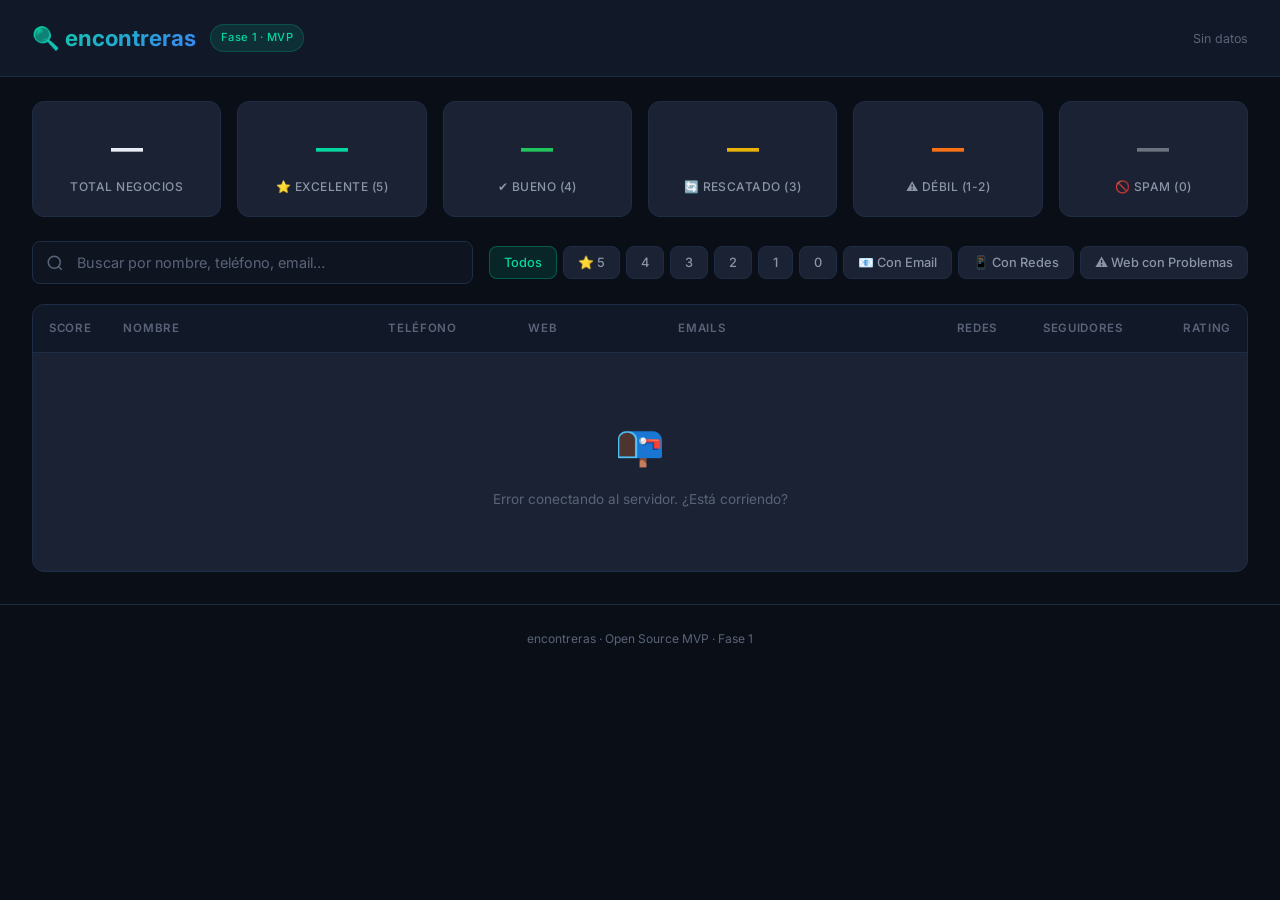
==== web/index.html @ 76770a9b "feat(web): add local dashboard with dark theme, search and filters" ====
<!DOCTYPE html>
<html lang="es">

<head>
    <meta charset="UTF-8">
    <meta name="viewport" content="width=device-width, initial-scale=1.0">
    <title>encontreras — Dashboard</title>
    <meta name="description" content="Dashboard para visualizar negocios extraídos por encontreras">
    <link rel="preconnect" href="https://fonts.googleapis.com">
    <link href="https://fonts.googleapis.com/css2?family=Inter:wght@300;400;500;600;700&display=swap" rel="stylesheet">
    <link rel="stylesheet" href="style.css">
</head>

<body>
    <!-- Header -->
    <header class="header">
        <div class="header-left">
            <h1 class="logo">🔍 encontreras</h1>
            <span class="badge">Fase 1 · MVP</span>
        </div>
        <div class="header-right">
            <span class="file-label" id="file-label">Sin datos</span>
        </div>
    </header>

    <!-- Stats Cards -->
    <section class="stats-grid" id="stats-grid">
        <div class="stat-card">
            <div class="stat-number" id="stat-total">—</div>
            <div class="stat-label">Total Negocios</div>
        </div>
        <div class="stat-card stat-excellent">
            <div class="stat-number" id="stat-excellent">—</div>
            <div class="stat-label">⭐ Excelente (5)</div>
        </div>
        <div class="stat-card stat-good">
            <div class="stat-number" id="stat-good">—</div>
            <div class="stat-label">✔ Bueno (4)</div>
        </div>
        <div class="stat-card stat-rescued">
            <div class="stat-number" id="stat-rescued">—</div>
            <div class="stat-label">🔄 Rescatado (3)</div>
        </div>
        <div class="stat-card stat-weak">
            <div class="stat-number" id="stat-weak">—</div>
            <div class="stat-label">⚠ Débil (1-2)</div>
        </div>
        <div class="stat-card stat-spam">
            <div class="stat-number" id="stat-spam">—</div>
            <div class="stat-label">🚫 Spam (0)</div>
        </div>
    </section>

    <!-- Filters -->
    <section class="filters-bar">
        <div class="search-box">
            <svg class="search-icon" viewBox="0 0 24 24" fill="none" stroke="currentColor" stroke-width="2">
                <circle cx="11" cy="11" r="8" />
                <path d="m21 21-4.35-4.35" />
            </svg>
            <input type="text" id="search-input" placeholder="Buscar por nombre, teléfono, email…">
        </div>
        <div class="filter-buttons" id="filter-buttons">
            <button class="filter-btn active" data-filter="all">Todos</button>
            <button class="filter-btn" data-filter="5">⭐ 5</button>
            <button class="filter-btn" data-filter="4">4</button>
            <button class="filter-btn" data-filter="3">3</button>
            <button class="filter-btn" data-filter="2">2</button>
            <button class="filter-btn" data-filter="1">1</button>
            <button class="filter-btn" data-filter="0">0</button>
            <button class="filter-btn" data-filter="has-email">📧 Con Email</button>
            <button class="filter-btn" data-filter="has-social">📱 Con Redes</button>
            <button class="filter-btn" data-filter="web-issues">⚠ Web con Problemas</button>
        </div>
    </section>

    <!-- Data Table -->
    <section class="table-container">
        <div class="table-wrapper">
            <table id="data-table">
                <thead>
                    <tr>
                        <th class="th-score">Score</th>
                        <th class="th-name">Nombre</th>
                        <th class="th-phone">Teléfono</th>
                        <th class="th-web">Web</th>
                        <th class="th-emails">Emails</th>
                        <th class="th-social">Redes</th>
                        <th class="th-followers">Seguidores</th>
                        <th class="th-rating">Rating</th>
                    </tr>
                </thead>
                <tbody id="table-body">
                    <tr>
                        <td colspan="8" class="empty-state">
                            <div class="empty-icon">📭</div>
                            <div>Cargando datos…</div>
                        </td>
                    </tr>
                </tbody>
            </table>
        </div>
    </section>

    <!-- Detail Modal -->
    <div class="modal-overlay" id="modal-overlay">
        <div class="modal" id="modal">
            <button class="modal-close" id="modal-close">✕</button>
            <div class="modal-content" id="modal-content"></div>
        </div>
    </div>

    <footer class="footer">
        <span>encontreras · Open Source MVP · Fase 1</span>
    </footer>

    <script src="app.js"></script>
</body>

</html>
---- web/style.css ----
/* ================================================================
   encontreras Dashboard — Dark Premium Theme
   ================================================================ */

:root {
    --bg-primary: #0a0e17;
    --bg-secondary: #111827;
    --bg-card: #1a2233;
    --bg-card-hover: #1f2b3d;
    --bg-input: #0f1520;
    --border: #1e2d44;
    --border-hover: #2a3f5f;
    --text-primary: #e8ecf4;
    --text-secondary: #8b95a8;
    --text-dim: #5a6478;
    --accent-cyan: #06d6a0;
    --accent-blue: #3b82f6;
    --score-5: #06d6a0;
    --score-4: #22c55e;
    --score-3: #eab308;
    --score-2: #f97316;
    --score-1: #ef4444;
    --score-0: #6b7280;
    --gradient-header: linear-gradient(135deg, #06d6a0 0%, #3b82f6 100%);
    --shadow-lg: 0 8px 32px rgba(0, 0, 0, 0.4);
    --shadow-card: 0 2px 12px rgba(0, 0, 0, 0.3);
    --radius: 12px;
    --radius-sm: 8px;
    --transition: all 0.2s ease;
}

* {
    margin: 0;
    padding: 0;
    box-sizing: border-box;
}

body {
    font-family: 'Inter', -apple-system, BlinkMacSystemFont, sans-serif;
    background: var(--bg-primary);
    color: var(--text-primary);
    min-height: 100vh;
    line-height: 1.6;
}

/* ── Header ─────────────────────────────────────────────────── */

.header {
    display: flex;
    justify-content: space-between;
    align-items: center;
    padding: 20px 32px;
    background: var(--bg-secondary);
    border-bottom: 1px solid var(--border);
    position: sticky;
    top: 0;
    z-index: 100;
    backdrop-filter: blur(12px);
}

.header-left {
    display: flex;
    align-items: center;
    gap: 14px;
}

.logo {
    font-size: 1.4rem;
    font-weight: 700;
    background: var(--gradient-header);
    -webkit-background-clip: text;
    -webkit-text-fill-color: transparent;
    background-clip: text;
}

.badge {
    font-size: 0.7rem;
    font-weight: 500;
    padding: 4px 10px;
    border-radius: 20px;
    background: rgba(6, 214, 160, 0.12);
    color: var(--accent-cyan);
    border: 1px solid rgba(6, 214, 160, 0.2);
    letter-spacing: 0.03em;
}

.file-label {
    font-size: 0.78rem;
    color: var(--text-dim);
    font-weight: 400;
}

/* ── Stats Grid ─────────────────────────────────────────────── */

.stats-grid {
    display: grid;
    grid-template-columns: repeat(6, 1fr);
    gap: 16px;
    padding: 24px 32px;
}

.stat-card {
    background: var(--bg-card);
    border: 1px solid var(--border);
    border-radius: var(--radius);
    padding: 20px;
    text-align: center;
    transition: var(--transition);
}

.stat-card:hover {
    border-color: var(--border-hover);
    transform: translateY(-2px);
    box-shadow: var(--shadow-card);
}

.stat-number {
    font-size: 2rem;
    font-weight: 700;
    margin-bottom: 4px;
}

.stat-label {
    font-size: 0.75rem;
    color: var(--text-secondary);
    font-weight: 500;
    text-transform: uppercase;
    letter-spacing: 0.04em;
}

.stat-excellent .stat-number { color: var(--score-5); }
.stat-good .stat-number { color: var(--score-4); }
.stat-rescued .stat-number { color: var(--score-3); }
.stat-weak .stat-number { color: var(--score-2); }
.stat-spam .stat-number { color: var(--score-0); }

/* ── Filters Bar ────────────────────────────────────────────── */

.filters-bar {
    display: flex;
    align-items: center;
    gap: 16px;
    padding: 0 32px 20px;
    flex-wrap: wrap;
}

.search-box {
    position: relative;
    flex: 1;
    min-width: 260px;
}

.search-icon {
    position: absolute;
    left: 14px;
    top: 50%;
    transform: translateY(-50%);
    width: 18px;
    height: 18px;
    color: var(--text-dim);
}

#search-input {
    width: 100%;
    padding: 12px 16px 12px 44px;
    background: var(--bg-input);
    border: 1px solid var(--border);
    border-radius: var(--radius-sm);
    color: var(--text-primary);
    font-size: 0.9rem;
    font-family: inherit;
    transition: var(--transition);
    outline: none;
}

#search-input:focus {
    border-color: var(--accent-cyan);
    box-shadow: 0 0 0 3px rgba(6, 214, 160, 0.1);
}

#search-input::placeholder {
    color: var(--text-dim);
}

.filter-buttons {
    display: flex;
    gap: 6px;
    flex-wrap: wrap;
}

.filter-btn {
    padding: 8px 14px;
    border: 1px solid var(--border);
    border-radius: var(--radius-sm);
    background: var(--bg-card);
    color: var(--text-secondary);
    font-size: 0.8rem;
    font-family: inherit;
    font-weight: 500;
    cursor: pointer;
    transition: var(--transition);
}

.filter-btn:hover {
    border-color: var(--border-hover);
    color: var(--text-primary);
    background: var(--bg-card-hover);
}

.filter-btn.active {
    background: rgba(6, 214, 160, 0.12);
    border-color: rgba(6, 214, 160, 0.3);
    color: var(--accent-cyan);
}

/* ── Table ──────────────────────────────────────────────────── */

.table-container {
    padding: 0 32px 32px;
}

.table-wrapper {
    background: var(--bg-card);
    border: 1px solid var(--border);
    border-radius: var(--radius);
    overflow: hidden;
}

table {
    width: 100%;
    border-collapse: collapse;
}

thead {
    background: var(--bg-secondary);
}

th {
    padding: 14px 16px;
    text-align: left;
    font-size: 0.72rem;
    font-weight: 600;
    text-transform: uppercase;
    letter-spacing: 0.06em;
    color: var(--text-dim);
    border-bottom: 1px solid var(--border);
    white-space: nowrap;
    cursor: pointer;
    user-select: none;
    transition: var(--transition);
}

th:hover {
    color: var(--text-secondary);
}

.th-score { width: 70px; text-align: center; }
.th-name { min-width: 180px; }
.th-phone { width: 140px; }
.th-web { width: 150px; }
.th-emails { min-width: 180px; }
.th-social { width: 100px; text-align: center; }
.th-followers { width: 140px; }
.th-rating { width: 80px; text-align: center; }

td {
    padding: 12px 16px;
    font-size: 0.85rem;
    border-bottom: 1px solid rgba(30, 45, 68, 0.5);
    vertical-align: middle;
}

tr:hover td {
    background: rgba(6, 214, 160, 0.03);
}

tr {
    cursor: pointer;
    transition: var(--transition);
}

/* Score badges */
.score-badge {
    display: inline-flex;
    align-items: center;
    justify-content: center;
    width: 36px;
    height: 36px;
    border-radius: 10px;
    font-weight: 700;
    font-size: 0.95rem;
}

.score-5 { background: rgba(6, 214, 160, 0.15); color: var(--score-5); }
.score-4 { background: rgba(34, 197, 94, 0.15); color: var(--score-4); }
.score-3 { background: rgba(234, 179, 8, 0.15); color: var(--score-3); }
.score-2 { background: rgba(249, 115, 22, 0.15); color: var(--score-2); }
.score-1 { background: rgba(239, 68, 68, 0.15); color: var(--score-1); }
.score-0 { background: rgba(107, 114, 128, 0.15); color: var(--score-0); }

/* Social icons inline */
.social-icons {
    display: flex;
    gap: 6px;
    justify-content: center;
}

.social-dot {
    width: 26px;
    height: 26px;
    border-radius: 6px;
    font-size: 0.65rem;
    font-weight: 700;
    display: flex;
    align-items: center;
    justify-content: center;
}

.social-ig { background: rgba(195, 42, 163, 0.2); color: #e1306c; }
.social-tk { background: rgba(0, 0, 0, 0.3); color: #fff; }
.social-fb { background: rgba(24, 119, 242, 0.2); color: #1877f2; }

/* Domain links */
.domain-link {
    color: var(--accent-blue);
    text-decoration: none;
    font-size: 0.82rem;
}

.domain-link:hover {
    text-decoration: underline;
}

.email-text {
    font-size: 0.78rem;
    color: var(--text-secondary);
    word-break: break-word;
}

.dim {
    color: var(--text-dim);
}

/* Rating stars */
.rating-cell {
    text-align: center;
}

.rating-value {
    color: #fbbf24;
    font-weight: 600;
}

/* Empty state */
.empty-state {
    text-align: center;
    padding: 60px 20px !important;
    color: var(--text-dim);
}

.empty-icon {
    font-size: 2.5rem;
    margin-bottom: 12px;
}

/* ── Modal ──────────────────────────────────────────────────── */

.modal-overlay {
    display: none;
    position: fixed;
    inset: 0;
    background: rgba(0, 0, 0, 0.7);
    z-index: 200;
    justify-content: center;
    align-items: center;
    backdrop-filter: blur(4px);
}

.modal-overlay.active {
    display: flex;
}

.modal {
    background: var(--bg-card);
    border: 1px solid var(--border);
    border-radius: var(--radius);
    width: 90%;
    max-width: 580px;
    max-height: 85vh;
    overflow-y: auto;
    padding: 28px;
    position: relative;
    box-shadow: var(--shadow-lg);
    animation: modalIn 0.2s ease;
}

@keyframes modalIn {
    from { opacity: 0; transform: scale(0.95) translateY(10px); }
    to { opacity: 1; transform: scale(1) translateY(0); }
}

.modal-close {
    position: absolute;
    top: 16px;
    right: 16px;
    background: none;
    border: none;
    color: var(--text-dim);
    font-size: 1.2rem;
    cursor: pointer;
    padding: 4px 8px;
    border-radius: 6px;
    transition: var(--transition);
}

.modal-close:hover {
    background: rgba(255, 255, 255, 0.05);
    color: var(--text-primary);
}

.modal-content h2 {
    font-size: 1.3rem;
    font-weight: 700;
    margin-bottom: 20px;
    padding-right: 30px;
}

.detail-row {
    display: flex;
    justify-content: space-between;
    padding: 10px 0;
    border-bottom: 1px solid rgba(30, 45, 68, 0.4);
}

.detail-label {
    font-size: 0.78rem;
    color: var(--text-dim);
    text-transform: uppercase;
    letter-spacing: 0.04em;
    font-weight: 500;
}

.detail-value {
    font-size: 0.88rem;
    color: var(--text-primary);
    text-align: right;
    max-width: 60%;
    word-break: break-word;
}

.detail-value a {
    color: var(--accent-blue);
    text-decoration: none;
}

.detail-value a:hover {
    text-decoration: underline;
}

/* ── Footer ─────────────────────────────────────────────────── */

.footer {
    text-align: center;
    padding: 24px;
    color: var(--text-dim);
    font-size: 0.75rem;
    border-top: 1px solid var(--border);
}

/* ── Responsive ─────────────────────────────────────────────── */

@media (max-width: 1024px) {
    .stats-grid {
        grid-template-columns: repeat(3, 1fr);
    }
}

@media (max-width: 768px) {
    .header { padding: 16px 20px; }
    .stats-grid { padding: 16px 20px; grid-template-columns: repeat(2, 1fr); }
    .filters-bar { padding: 0 20px 16px; }
    .table-container { padding: 0 20px 20px; }

    .table-wrapper { overflow-x: auto; }
    table { min-width: 800px; }
}
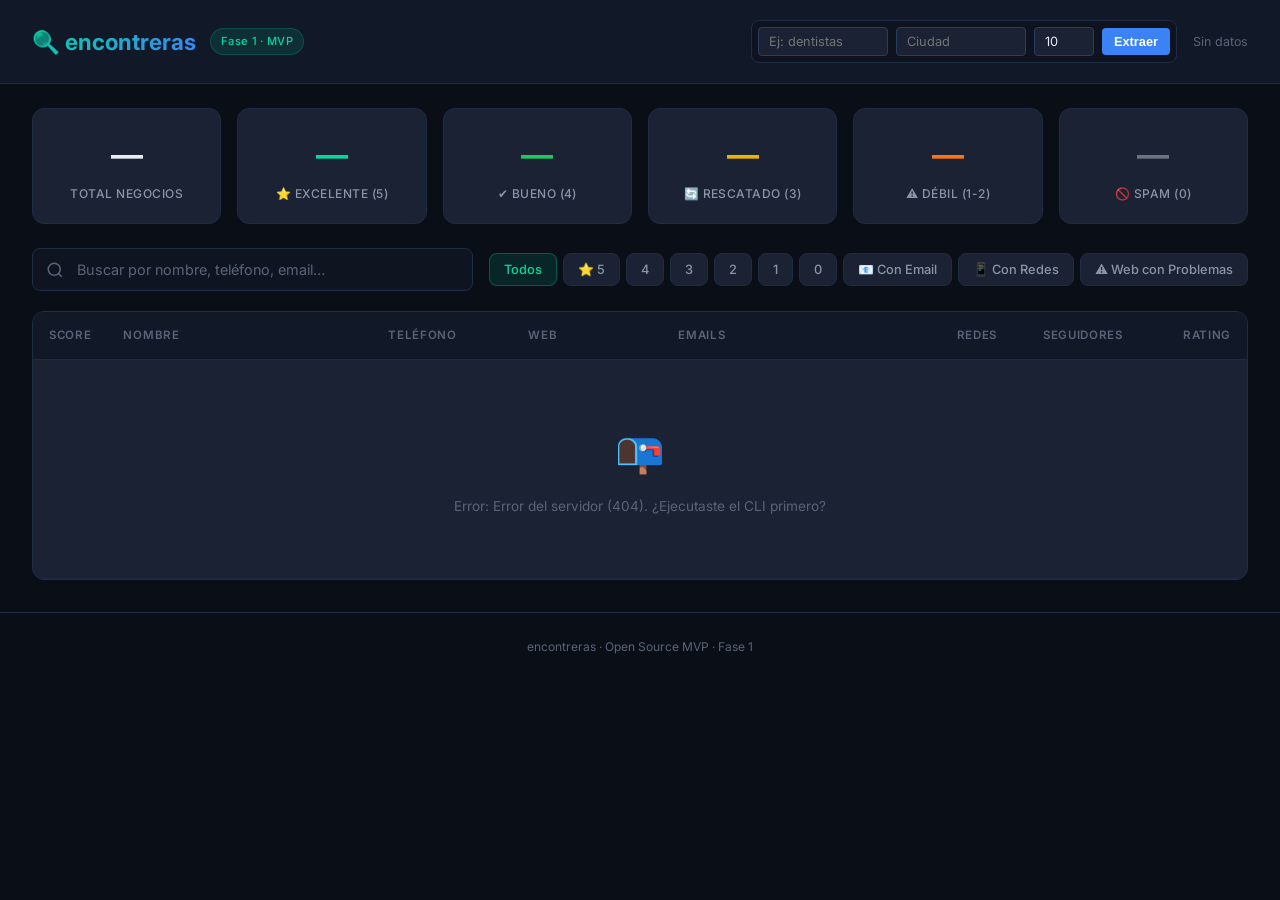
==== commit c347875d: "feat(ui): add extraction banner, web score logic and clickable socials" ====
--- a/web/index.html
+++ b/web/index.html
@@ -19,9 +19,21 @@
             <span class="badge">Fase 1 · MVP</span>
         </div>
         <div class="header-right">
+            <form id="extract-form" class="extract-form">
+                <input type="text" id="extract-query" placeholder="Ej: dentistas" required>
+                <input type="text" id="extract-location" placeholder="Ciudad" required>
+                <input type="number" id="extract-limit" value="10" min="1" max="50" required>
+                <button type="submit" id="extract-btn">Extraer</button>
+            </form>
             <span class="file-label" id="file-label">Sin datos</span>
         </div>
     </header>
+
+    <!-- Running Status Banner -->
+    <div id="status-banner" class="status-banner hidden">
+        <span class="spinner"></span>
+        <span id="status-message">Extrayendo datos en segundo plano...</span>
+    </div>
 
     <!-- Stats Cards -->
     <section class="stats-grid" id="stats-grid">
--- a/web/style.css
+++ b/web/style.css
@@ -84,6 +84,68 @@
     letter-spacing: 0.03em;
 }
 
+.header-right {
+    display: flex;
+    align-items: center;
+    gap: 16px;
+}
+
+.extract-form {
+    display: flex;
+    align-items: center;
+    gap: 8px;
+    background: rgba(0, 0, 0, 0.2);
+    padding: 6px;
+    border-radius: 8px;
+    border: 1px solid var(--border);
+}
+
+.extract-form input {
+    background: var(--bg-card);
+    border: 1px solid var(--border-hover);
+    color: var(--text-primary);
+    padding: 6px 10px;
+    border-radius: 4px;
+    font-size: 0.8rem;
+    font-family: inherit;
+    outline: none;
+    transition: var(--transition);
+}
+
+.extract-form input:focus {
+    border-color: var(--accent-cyan);
+}
+
+.extract-form input[type="text"] {
+    width: 130px;
+}
+
+.extract-form input[type="number"] {
+    width: 60px;
+}
+
+#extract-btn {
+    background: var(--accent-blue);
+    color: white;
+    border: none;
+    padding: 6px 12px;
+    border-radius: 4px;
+    font-size: 0.8rem;
+    font-weight: 600;
+    cursor: pointer;
+    transition: var(--transition);
+}
+
+#extract-btn:hover {
+    background: #2563eb;
+}
+
+#extract-btn:disabled {
+    background: var(--text-dim);
+    cursor: not-allowed;
+    opacity: 0.7;
+}
+
 .file-label {
     font-size: 0.78rem;
     color: var(--text-dim);
@@ -467,6 +529,44 @@
     border-top: 1px solid var(--border);
 }
 
+/* ── Status Banner (Background Huey Job) ── */
+.status-banner {
+    display: flex;
+    align-items: center;
+    justify-content: center;
+    gap: 10px;
+    background: var(--accent-cyan);
+    color: #000;
+    padding: 10px 20px;
+    margin: 15px 30px -10px 30px;
+    border-radius: 6px;
+    font-weight: 600;
+    font-size: 0.9rem;
+    animation: fadeIn 0.3s ease;
+}
+
+.status-banner.hidden {
+    display: none !important;
+}
+
+.spinner {
+    width: 16px;
+    height: 16px;
+    border: 2px solid rgba(0, 0, 0, 0.3);
+    border-top-color: #000;
+    border-radius: 50%;
+    animation: spin 1s linear infinite;
+}
+
+@keyframes spin {
+    to { transform: rotate(360deg); }
+}
+
+@keyframes fadeIn {
+    from { opacity: 0; transform: translateY(-10px); }
+    to { opacity: 1; transform: translateY(0); }
+}
+
 /* ── Responsive ─────────────────────────────────────────────── */
 
 @media (max-width: 1024px) {
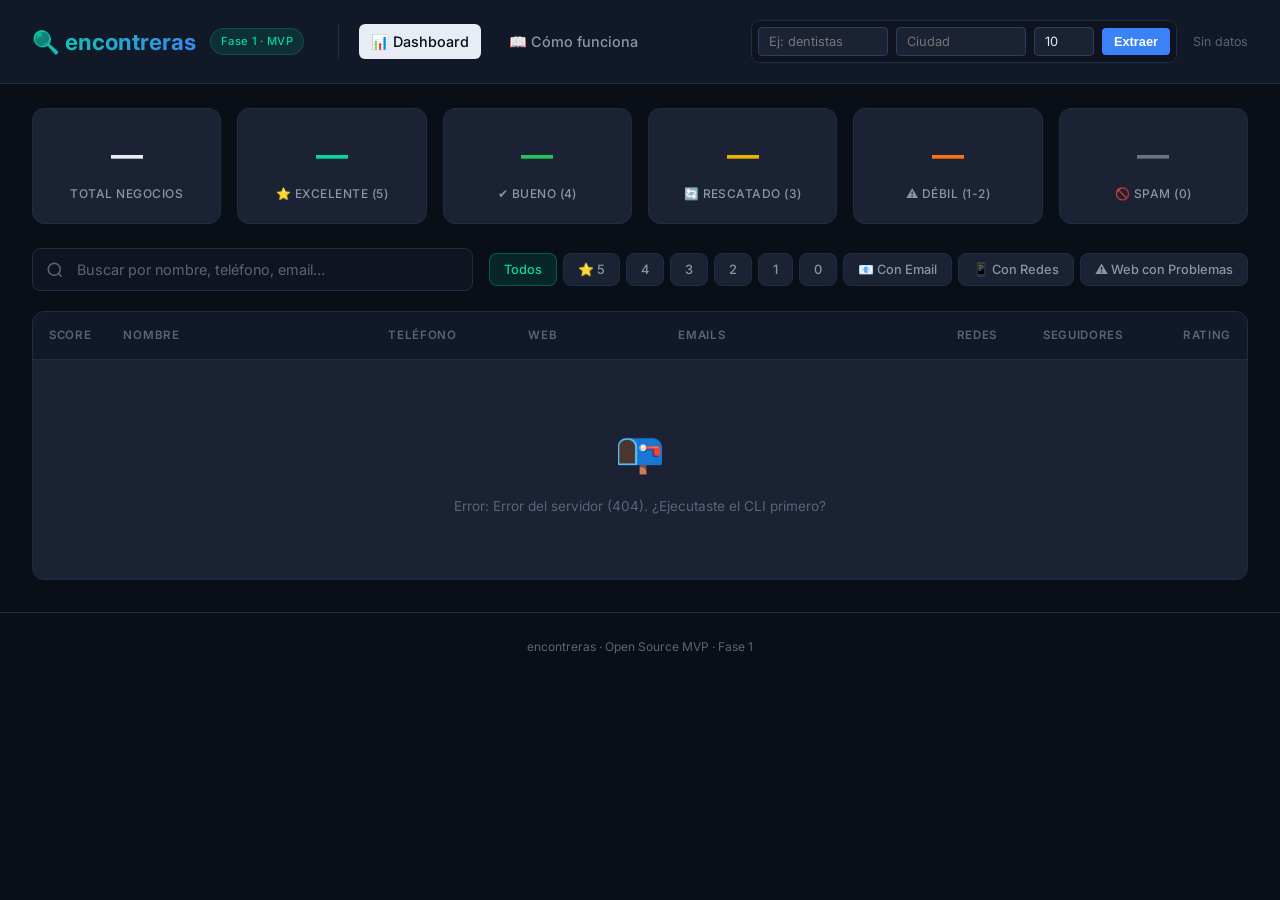
==== commit 9e18ce97: "feat(ui): add educational landing page to explain architecture and use cases" ====
--- a/web/index.html
+++ b/web/index.html
@@ -8,6 +8,7 @@
     <meta name="description" content="Dashboard para visualizar negocios extraídos por encontreras">
     <link rel="preconnect" href="https://fonts.googleapis.com">
     <link href="https://fonts.googleapis.com/css2?family=Inter:wght@300;400;500;600;700&display=swap" rel="stylesheet">
+    <link rel="icon" type="image/png" href="favicon.png">
     <link rel="stylesheet" href="style.css">
 </head>
 
@@ -17,6 +18,10 @@
         <div class="header-left">
             <h1 class="logo">🔍 encontreras</h1>
             <span class="badge">Fase 1 · MVP</span>
+            <div class="nav-links">
+                <a href="index.html" class="nav-link active">📊 Dashboard</a>
+                <a href="how-it-works.html" class="nav-link">📖 Cómo funciona</a>
+            </div>
         </div>
         <div class="header-right">
             <form id="extract-form" class="extract-form">
--- a/web/style.css
+++ b/web/style.css
@@ -64,6 +64,34 @@
     gap: 14px;
 }
 
+.nav-links {
+    display: flex;
+    gap: 16px;
+    margin-left: 20px;
+    padding-left: 20px;
+    border-left: 1px solid var(--border);
+}
+
+.nav-link {
+    color: var(--text-secondary);
+    text-decoration: none;
+    font-size: 0.9rem;
+    font-weight: 500;
+    padding: 6px 12px;
+    border-radius: 6px;
+    transition: all 0.2s ease;
+}
+
+.nav-link:hover {
+    color: var(--text-primary);
+    background: rgba(255, 255, 255, 0.05);
+}
+
+.nav-link.active {
+    color: var(--bg-primary);
+    background: var(--text-primary);
+}
+
 .logo {
     font-size: 1.4rem;
     font-weight: 700;
